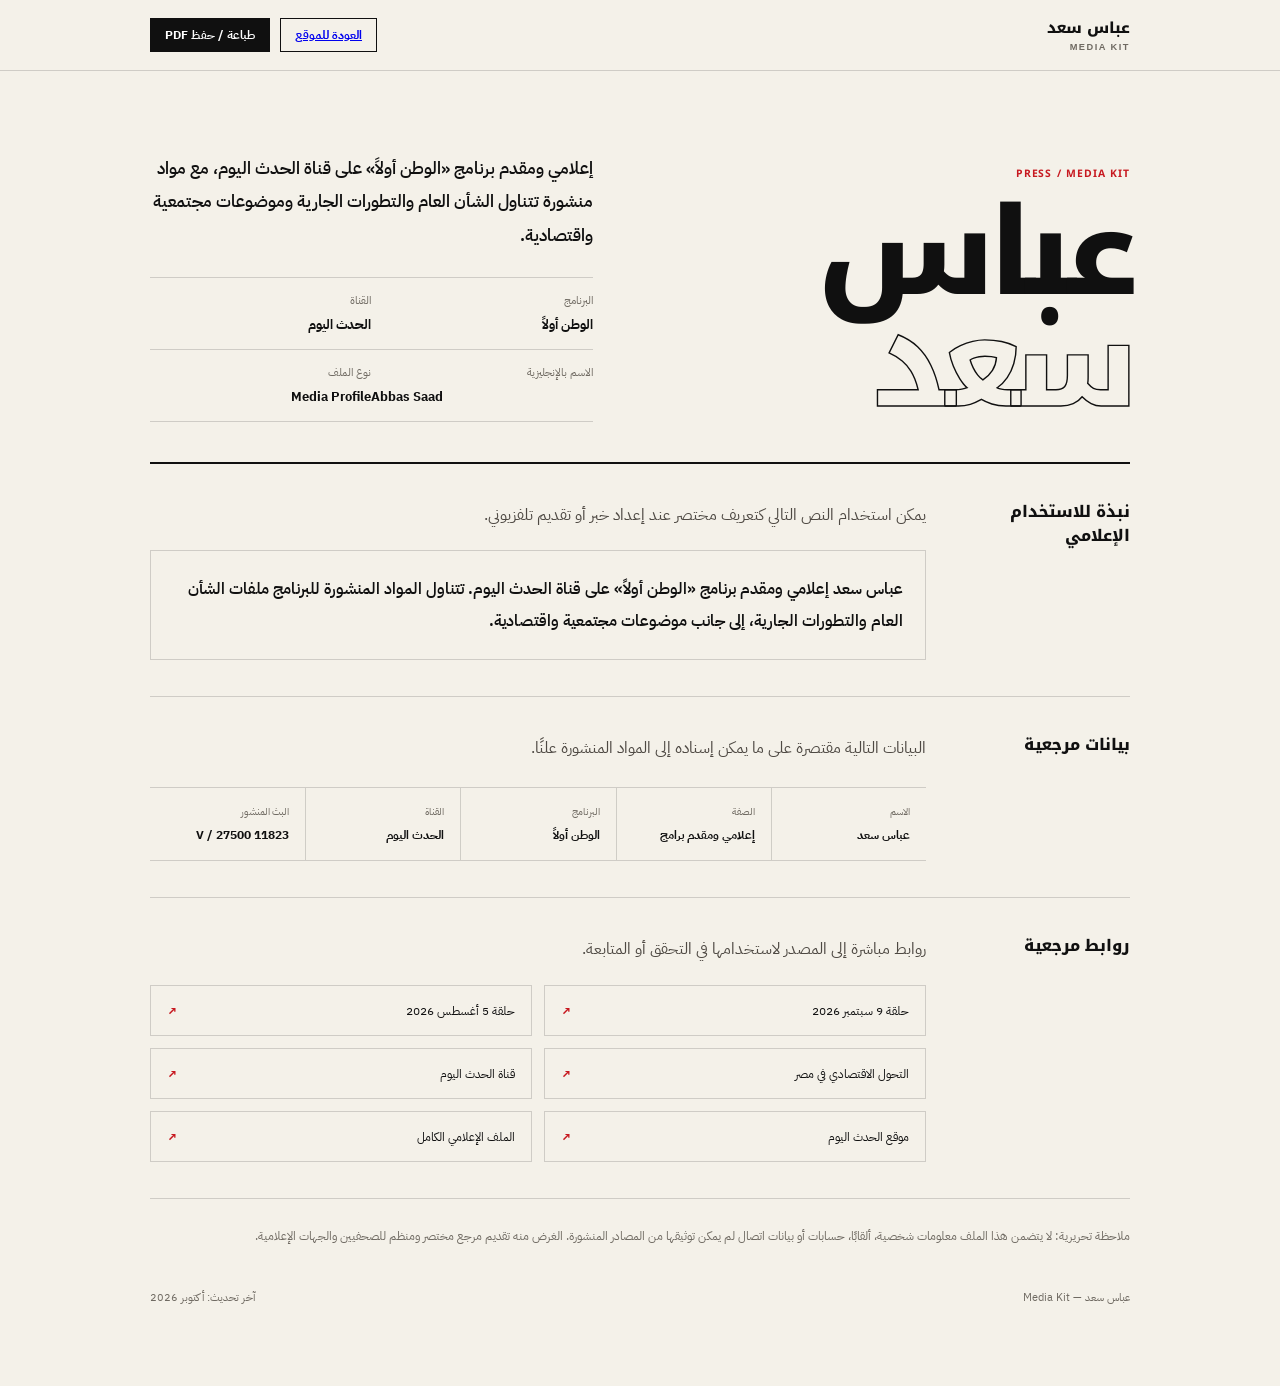
==== press.html @ a1088b97 "feat: add dedicated printable media kit" ====
<!doctype html>
<html lang="ar" dir="rtl">
<head>
  <meta charset="utf-8" />
  <meta name="viewport" content="width=device-width, initial-scale=1" />
  <meta name="theme-color" content="#0f0f0f" />
  <meta name="description" content="Media Kit مختصر لعباس سعد، إعلامي ومقدم برنامج «الوطن أولاً» على قناة الحدث اليوم." />
  <meta name="robots" content="index,follow" />
  <link rel="canonical" href="https://mhmdwaelanwr.github.io/Abbas-Saad/press.html" />
  <title>عباس سعد | Media Kit</title>
  <link rel="icon" href="favicon.svg" type="image/svg+xml" />
  <link rel="preconnect" href="https://fonts.googleapis.com" />
  <link rel="preconnect" href="https://fonts.gstatic.com" crossorigin />
  <link href="https://fonts.googleapis.com/css2?family=IBM+Plex+Sans+Arabic:wght@400;500;600;700&family=Noto+Kufi+Arabic:wght@500;600;700;800&display=swap" rel="stylesheet" />
  <style>
    :root{--ink:#101010;--paper:#f4f1e9;--red:#c71920;--muted:#6f6a62;--line:rgba(16,16,16,.16)}*{box-sizing:border-box}body{margin:0;background:var(--paper);color:var(--ink);font-family:"IBM Plex Sans Arabic",sans-serif}.wrap{width:min(calc(100% - 36px),980px);margin:auto}.bar{border-bottom:1px solid var(--line)}.bar .wrap{min-height:70px;display:flex;align-items:center;justify-content:space-between;gap:20px}.brand{font:800 .95rem/1.4 "Noto Kufi Arabic",sans-serif}.brand small{display:block;margin-top:4px;color:var(--muted);font:600 .58rem/1 sans-serif;letter-spacing:.16em}.actions{display:flex;gap:10px}.actions a,.actions button{border:1px solid var(--ink);background:transparent;padding:10px 14px;font:700 .75rem/1 "IBM Plex Sans Arabic";cursor:pointer}.actions .primary{background:var(--ink);color:#fff}.sheet{padding:64px 0 80px}.top{display:grid;grid-template-columns:1.05fr .95fr;gap:48px;align-items:end;padding-bottom:40px;border-bottom:2px solid var(--ink)}.eyebrow{color:var(--red);font:700 .65rem/1 "Noto Kufi Arabic";letter-spacing:.08em}.top h1{margin:18px 0 0;font:800 clamp(4.4rem,10vw,7.6rem)/.92 "Noto Kufi Arabic";letter-spacing:-.07em}.top h1 span{color:transparent;-webkit-text-stroke:1.4px var(--ink)}.summary{font-size:1.05rem;line-height:2;font-weight:600}.meta{margin-top:24px;display:grid;grid-template-columns:repeat(2,1fr);border-top:1px solid var(--line)}.meta div{padding:14px 0;border-bottom:1px solid var(--line)}.meta span,.meta strong{display:block}.meta span{font-size:.68rem;color:var(--muted);margin-bottom:5px}.meta strong{font-size:.84rem}.section{padding:36px 0;border-bottom:1px solid var(--line)}.section-head{display:grid;grid-template-columns:180px 1fr;gap:24px}.section-head h2{margin:0;font:800 1rem/1.5 "Noto Kufi Arabic"}.section-head>div>p{margin:0;color:#4e4943;line-height:1.9}.bio-box{margin-top:20px;padding:22px;border:1px solid var(--line);font-size:1rem;line-height:2;font-weight:600}.facts{display:grid;grid-template-columns:repeat(5,1fr);margin-top:24px;border-top:1px solid var(--line);border-bottom:1px solid var(--line)}.facts div{padding:16px;border-left:1px solid var(--line)}.facts div:last-child{border-left:0}.facts span,.facts strong{display:block}.facts span{color:var(--muted);font-size:.65rem;margin-bottom:7px}.facts strong{font-size:.76rem}.links{display:grid;grid-template-columns:1fr 1fr;gap:12px;margin-top:20px}.links a{border:1px solid var(--line);padding:15px 16px;display:flex;justify-content:space-between;gap:16px;font-size:.78rem;color:inherit;text-decoration:none}.links a b{color:var(--red)}.note{margin-top:28px;color:var(--muted);font-size:.72rem;line-height:1.8}.footer{padding-top:30px;display:flex;justify-content:space-between;gap:20px;color:var(--muted);font-size:.68rem}@media(max-width:760px){.top,.section-head{grid-template-columns:1fr}.facts{grid-template-columns:1fr 1fr}.facts div{border-bottom:1px solid var(--line)}.links{grid-template-columns:1fr}.actions a{display:none}}@media print{body{background:#fff}.bar,.actions{display:none}.wrap{width:100%}.sheet{padding:0}.top h1{font-size:62pt}.section{break-inside:avoid}.footer{padding-bottom:0}}
  </style>
</head>
<body>
  <header class="bar">
    <div class="wrap">
      <div class="brand">عباس سعد<small>MEDIA KIT</small></div>
      <div class="actions">
        <a href="index.html">العودة للموقع</a>
        <button class="primary print-profile" type="button">طباعة / حفظ PDF</button>
      </div>
    </div>
  </header>

  <main class="sheet">
    <div class="wrap">
      <section class="top">
        <div>
          <div class="eyebrow">PRESS / MEDIA KIT</div>
          <h1>عباس<br><span>سعد</span></h1>
        </div>
        <div>
          <p class="summary">إعلامي ومقدم برنامج «الوطن أولاً» على قناة الحدث اليوم، مع مواد منشورة تتناول الشأن العام والتطورات الجارية وموضوعات مجتمعية واقتصادية.</p>
          <div class="meta">
            <div><span>البرنامج</span><strong>الوطن أولاً</strong></div>
            <div><span>القناة</span><strong>الحدث اليوم</strong></div>
            <div><span>الاسم بالإنجليزية</span><strong dir="ltr">Abbas Saad</strong></div>
            <div><span>نوع الملف</span><strong>Media Profile</strong></div>
          </div>
        </div>
      </section>

      <section class="section">
        <div class="section-head">
          <h2>نبذة للاستخدام الإعلامي</h2>
          <div>
            <p>يمكن استخدام النص التالي كتعريف مختصر عند إعداد خبر أو تقديم تلفزيوني.</p>
            <div class="bio-box" id="media-bio">عباس سعد إعلامي ومقدم برنامج «الوطن أولاً» على قناة الحدث اليوم. تتناول المواد المنشورة للبرنامج ملفات الشأن العام والتطورات الجارية، إلى جانب موضوعات مجتمعية واقتصادية.</div>
          </div>
        </div>
      </section>

      <section class="section">
        <div class="section-head">
          <h2>بيانات مرجعية</h2>
          <div>
            <p>البيانات التالية مقتصرة على ما يمكن إسناده إلى المواد المنشورة علنًا.</p>
            <div class="facts">
              <div><span>الاسم</span><strong>عباس سعد</strong></div>
              <div><span>الصفة</span><strong>إعلامي ومقدم برامج</strong></div>
              <div><span>البرنامج</span><strong>الوطن أولاً</strong></div>
              <div><span>القناة</span><strong>الحدث اليوم</strong></div>
              <div><span>البث المنشور</span><strong>11823 V / 27500</strong></div>
            </div>
          </div>
        </div>
      </section>

      <section class="section">
        <div class="section-head">
          <h2>روابط مرجعية</h2>
          <div>
            <p>روابط مباشرة إلى المصدر لاستخدامها في التحقق أو المتابعة.</p>
            <div class="links">
              <a href="https://www.youtube.com/watch?v=1TL-kex5aag" target="_blank" rel="noopener noreferrer"><span>حلقة 9 سبتمبر 2026</span><b>↗</b></a>
              <a href="https://www.youtube.com/watch?v=e7bOspOPv5g" target="_blank" rel="noopener noreferrer"><span>حلقة 5 أغسطس 2026</span><b>↗</b></a>
              <a href="https://www.youtube.com/watch?v=LptlJPfGnNA" target="_blank" rel="noopener noreferrer"><span>التحول الاقتصادي في مصر</span><b>↗</b></a>
              <a href="https://www.youtube.com/@alhadathalyoum-3791" target="_blank" rel="noopener noreferrer"><span>قناة الحدث اليوم</span><b>↗</b></a>
              <a href="https://alhadathalyoum.tv/" target="_blank" rel="noopener noreferrer"><span>موقع الحدث اليوم</span><b>↗</b></a>
              <a href="index.html"><span>الملف الإعلامي الكامل</span><b>↗</b></a>
            </div>
          </div>
        </div>
      </section>

      <p class="note">ملاحظة تحريرية: لا يتضمن هذا الملف معلومات شخصية، ألقابًا، حسابات أو بيانات اتصال لم يمكن توثيقها من المصادر المنشورة. الغرض منه تقديم مرجع مختصر ومنظم للصحفيين والجهات الإعلامية.</p>

      <footer class="footer">
        <span>عباس سعد — Media Kit</span>
        <span>آخر تحديث: أكتوبر 2026</span>
      </footer>
    </div>
  </main>

  <script src="script.js"></script>
</body>
</html>
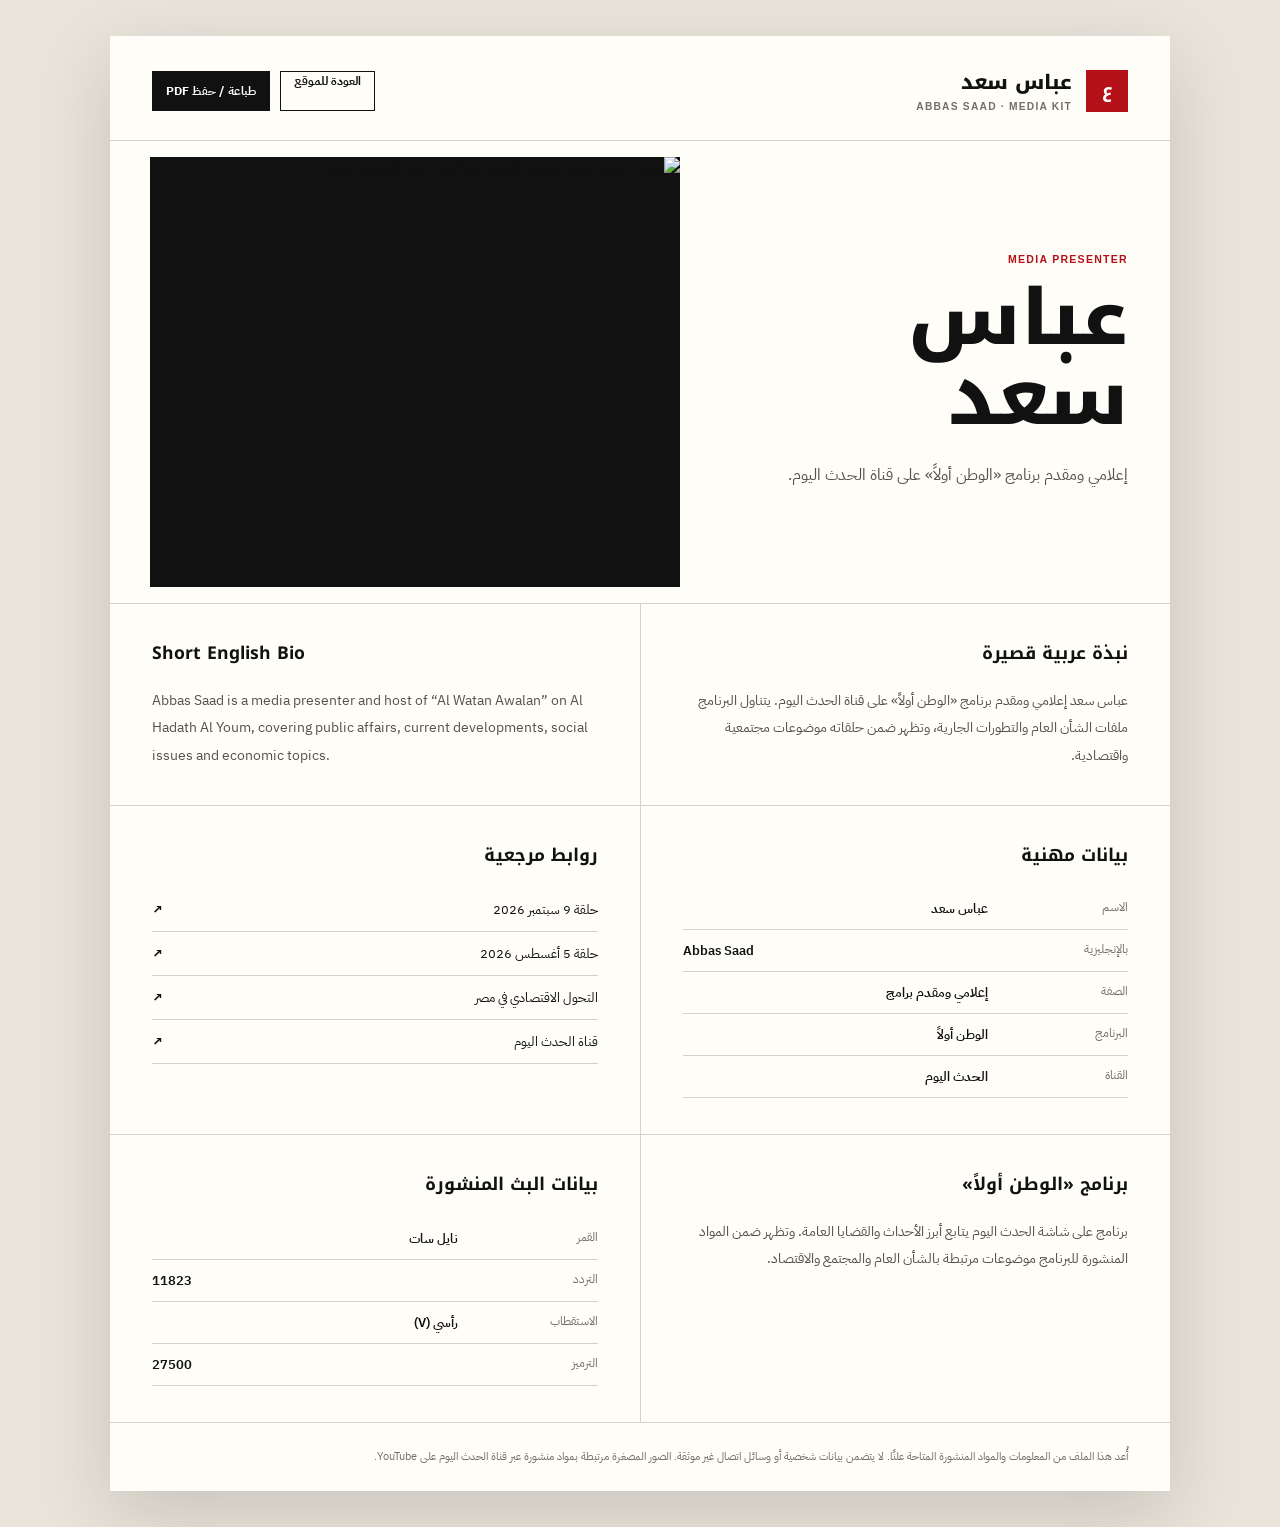
==== commit ed9d8d38: "feat: redesign press kit as print-ready bilingual one-sheet" ====
--- a/press.html
+++ b/press.html
@@ -3,8 +3,8 @@
 <head>
   <meta charset="utf-8" />
   <meta name="viewport" content="width=device-width, initial-scale=1" />
-  <meta name="theme-color" content="#0f0f0f" />
-  <meta name="description" content="Media Kit مختصر لعباس سعد، إعلامي ومقدم برنامج «الوطن أولاً» على قناة الحدث اليوم." />
+  <meta name="theme-color" content="#111111" />
+  <meta name="description" content="Media Kit للإعلامي عباس سعد، مقدم برنامج «الوطن أولاً» على قناة الحدث اليوم. نبذة عربية وإنجليزية وروابط مرجعية وأعمال مختارة." />
   <meta name="robots" content="index,follow" />
   <link rel="canonical" href="https://mhmdwaelanwr.github.io/Abbas-Saad/press.html" />
   <title>عباس سعد | Media Kit</title>
@@ -12,89 +12,81 @@
   <link rel="preconnect" href="https://fonts.googleapis.com" />
   <link rel="preconnect" href="https://fonts.gstatic.com" crossorigin />
   <link href="https://fonts.googleapis.com/css2?family=IBM+Plex+Sans+Arabic:wght@400;500;600;700&family=Noto+Kufi+Arabic:wght@500;600;700;800&display=swap" rel="stylesheet" />
-  <style>
-    :root{--ink:#101010;--paper:#f4f1e9;--red:#c71920;--muted:#6f6a62;--line:rgba(16,16,16,.16)}*{box-sizing:border-box}body{margin:0;background:var(--paper);color:var(--ink);font-family:"IBM Plex Sans Arabic",sans-serif}.wrap{width:min(calc(100% - 36px),980px);margin:auto}.bar{border-bottom:1px solid var(--line)}.bar .wrap{min-height:70px;display:flex;align-items:center;justify-content:space-between;gap:20px}.brand{font:800 .95rem/1.4 "Noto Kufi Arabic",sans-serif}.brand small{display:block;margin-top:4px;color:var(--muted);font:600 .58rem/1 sans-serif;letter-spacing:.16em}.actions{display:flex;gap:10px}.actions a,.actions button{border:1px solid var(--ink);background:transparent;padding:10px 14px;font:700 .75rem/1 "IBM Plex Sans Arabic";cursor:pointer}.actions .primary{background:var(--ink);color:#fff}.sheet{padding:64px 0 80px}.top{display:grid;grid-template-columns:1.05fr .95fr;gap:48px;align-items:end;padding-bottom:40px;border-bottom:2px solid var(--ink)}.eyebrow{color:var(--red);font:700 .65rem/1 "Noto Kufi Arabic";letter-spacing:.08em}.top h1{margin:18px 0 0;font:800 clamp(4.4rem,10vw,7.6rem)/.92 "Noto Kufi Arabic";letter-spacing:-.07em}.top h1 span{color:transparent;-webkit-text-stroke:1.4px var(--ink)}.summary{font-size:1.05rem;line-height:2;font-weight:600}.meta{margin-top:24px;display:grid;grid-template-columns:repeat(2,1fr);border-top:1px solid var(--line)}.meta div{padding:14px 0;border-bottom:1px solid var(--line)}.meta span,.meta strong{display:block}.meta span{font-size:.68rem;color:var(--muted);margin-bottom:5px}.meta strong{font-size:.84rem}.section{padding:36px 0;border-bottom:1px solid var(--line)}.section-head{display:grid;grid-template-columns:180px 1fr;gap:24px}.section-head h2{margin:0;font:800 1rem/1.5 "Noto Kufi Arabic"}.section-head>div>p{margin:0;color:#4e4943;line-height:1.9}.bio-box{margin-top:20px;padding:22px;border:1px solid var(--line);font-size:1rem;line-height:2;font-weight:600}.facts{display:grid;grid-template-columns:repeat(5,1fr);margin-top:24px;border-top:1px solid var(--line);border-bottom:1px solid var(--line)}.facts div{padding:16px;border-left:1px solid var(--line)}.facts div:last-child{border-left:0}.facts span,.facts strong{display:block}.facts span{color:var(--muted);font-size:.65rem;margin-bottom:7px}.facts strong{font-size:.76rem}.links{display:grid;grid-template-columns:1fr 1fr;gap:12px;margin-top:20px}.links a{border:1px solid var(--line);padding:15px 16px;display:flex;justify-content:space-between;gap:16px;font-size:.78rem;color:inherit;text-decoration:none}.links a b{color:var(--red)}.note{margin-top:28px;color:var(--muted);font-size:.72rem;line-height:1.8}.footer{padding-top:30px;display:flex;justify-content:space-between;gap:20px;color:var(--muted);font-size:.68rem}@media(max-width:760px){.top,.section-head{grid-template-columns:1fr}.facts{grid-template-columns:1fr 1fr}.facts div{border-bottom:1px solid var(--line)}.links{grid-template-columns:1fr}.actions a{display:none}}@media print{body{background:#fff}.bar,.actions{display:none}.wrap{width:100%}.sheet{padding:0}.top h1{font-size:62pt}.section{break-inside:avoid}.footer{padding-bottom:0}}
-  </style>
+  <link rel="stylesheet" href="styles.css" />
 </head>
-<body>
-  <header class="bar">
-    <div class="wrap">
-      <div class="brand">عباس سعد<small>MEDIA KIT</small></div>
-      <div class="actions">
+<body class="press-page">
+  <main class="press-sheet">
+    <header class="press-sheet-head">
+      <div class="identity">
+        <span class="brand-mark" aria-hidden="true">ع</span>
+        <div><strong>عباس سعد</strong><small>ABBAS SAAD · MEDIA KIT</small></div>
+      </div>
+      <div class="press-sheet-actions">
         <a href="index.html">العودة للموقع</a>
-        <button class="primary print-profile" type="button">طباعة / حفظ PDF</button>
+        <button class="print-profile solid" type="button">طباعة / حفظ PDF</button>
       </div>
-    </div>
-  </header>
+    </header>
 
-  <main class="sheet">
-    <div class="wrap">
-      <section class="top">
-        <div>
-          <div class="eyebrow">PRESS / MEDIA KIT</div>
-          <h1>عباس<br><span>سعد</span></h1>
-        </div>
-        <div>
-          <p class="summary">إعلامي ومقدم برنامج «الوطن أولاً» على قناة الحدث اليوم، مع مواد منشورة تتناول الشأن العام والتطورات الجارية وموضوعات مجتمعية واقتصادية.</p>
-          <div class="meta">
-            <div><span>البرنامج</span><strong>الوطن أولاً</strong></div>
-            <div><span>القناة</span><strong>الحدث اليوم</strong></div>
-            <div><span>الاسم بالإنجليزية</span><strong dir="ltr">Abbas Saad</strong></div>
-            <div><span>نوع الملف</span><strong>Media Profile</strong></div>
-          </div>
-        </div>
-      </section>
+    <section class="press-sheet-hero">
+      <div class="press-sheet-copy">
+        <span>MEDIA PRESENTER</span>
+        <h1>عباس سعد</h1>
+        <p>إعلامي ومقدم برنامج «الوطن أولاً» على قناة الحدث اليوم.</p>
+      </div>
+      <figure class="press-sheet-photo">
+        <img src="https://i.ytimg.com/vi/1TL-kex5aag/maxresdefault.jpg" alt="عباس سعد خلال برنامج الوطن أولاً على قناة الحدث اليوم" />
+      </figure>
+    </section>
 
-      <section class="section">
-        <div class="section-head">
-          <h2>نبذة للاستخدام الإعلامي</h2>
-          <div>
-            <p>يمكن استخدام النص التالي كتعريف مختصر عند إعداد خبر أو تقديم تلفزيوني.</p>
-            <div class="bio-box" id="media-bio">عباس سعد إعلامي ومقدم برنامج «الوطن أولاً» على قناة الحدث اليوم. تتناول المواد المنشورة للبرنامج ملفات الشأن العام والتطورات الجارية، إلى جانب موضوعات مجتمعية واقتصادية.</div>
-          </div>
-        </div>
-      </section>
+    <section class="press-sheet-grid">
+      <article class="press-sheet-block">
+        <h2>نبذة عربية قصيرة</h2>
+        <p id="press-bio-ar">عباس سعد إعلامي ومقدم برنامج «الوطن أولاً» على قناة الحدث اليوم. يتناول البرنامج ملفات الشأن العام والتطورات الجارية، وتظهر ضمن حلقاته موضوعات مجتمعية واقتصادية.</p>
+      </article>
 
-      <section class="section">
-        <div class="section-head">
-          <h2>بيانات مرجعية</h2>
-          <div>
-            <p>البيانات التالية مقتصرة على ما يمكن إسناده إلى المواد المنشورة علنًا.</p>
-            <div class="facts">
-              <div><span>الاسم</span><strong>عباس سعد</strong></div>
-              <div><span>الصفة</span><strong>إعلامي ومقدم برامج</strong></div>
-              <div><span>البرنامج</span><strong>الوطن أولاً</strong></div>
-              <div><span>القناة</span><strong>الحدث اليوم</strong></div>
-              <div><span>البث المنشور</span><strong>11823 V / 27500</strong></div>
-            </div>
-          </div>
-        </div>
-      </section>
+      <article class="press-sheet-block" dir="ltr">
+        <h2>Short English Bio</h2>
+        <p id="press-bio-en">Abbas Saad is a media presenter and host of “Al Watan Awalan” on Al Hadath Al Youm, covering public affairs, current developments, social issues and economic topics.</p>
+      </article>
 
-      <section class="section">
-        <div class="section-head">
-          <h2>روابط مرجعية</h2>
-          <div>
-            <p>روابط مباشرة إلى المصدر لاستخدامها في التحقق أو المتابعة.</p>
-            <div class="links">
-              <a href="https://www.youtube.com/watch?v=1TL-kex5aag" target="_blank" rel="noopener noreferrer"><span>حلقة 9 سبتمبر 2026</span><b>↗</b></a>
-              <a href="https://www.youtube.com/watch?v=e7bOspOPv5g" target="_blank" rel="noopener noreferrer"><span>حلقة 5 أغسطس 2026</span><b>↗</b></a>
-              <a href="https://www.youtube.com/watch?v=LptlJPfGnNA" target="_blank" rel="noopener noreferrer"><span>التحول الاقتصادي في مصر</span><b>↗</b></a>
-              <a href="https://www.youtube.com/@alhadathalyoum-3791" target="_blank" rel="noopener noreferrer"><span>قناة الحدث اليوم</span><b>↗</b></a>
-              <a href="https://alhadathalyoum.tv/" target="_blank" rel="noopener noreferrer"><span>موقع الحدث اليوم</span><b>↗</b></a>
-              <a href="index.html"><span>الملف الإعلامي الكامل</span><b>↗</b></a>
-            </div>
-          </div>
-        </div>
-      </section>
+      <article class="press-sheet-block">
+        <h2>بيانات مهنية</h2>
+        <dl>
+          <div><dt>الاسم</dt><dd>عباس سعد</dd></div>
+          <div><dt>بالإنجليزية</dt><dd dir="ltr">Abbas Saad</dd></div>
+          <div><dt>الصفة</dt><dd>إعلامي ومقدم برامج</dd></div>
+          <div><dt>البرنامج</dt><dd>الوطن أولاً</dd></div>
+          <div><dt>القناة</dt><dd>الحدث اليوم</dd></div>
+        </dl>
+      </article>
 
-      <p class="note">ملاحظة تحريرية: لا يتضمن هذا الملف معلومات شخصية، ألقابًا، حسابات أو بيانات اتصال لم يمكن توثيقها من المصادر المنشورة. الغرض منه تقديم مرجع مختصر ومنظم للصحفيين والجهات الإعلامية.</p>
+      <article class="press-sheet-block press-sheet-links">
+        <h2>روابط مرجعية</h2>
+        <a href="https://www.youtube.com/watch?v=1TL-kex5aag" target="_blank" rel="noopener noreferrer"><span>حلقة 9 سبتمبر 2026</span><b>↗</b></a>
+        <a href="https://www.youtube.com/watch?v=e7bOspOPv5g" target="_blank" rel="noopener noreferrer"><span>حلقة 5 أغسطس 2026</span><b>↗</b></a>
+        <a href="https://www.youtube.com/watch?v=LptlJPfGnNA" target="_blank" rel="noopener noreferrer"><span>التحول الاقتصادي في مصر</span><b>↗</b></a>
+        <a href="https://www.youtube.com/@alhadathalyoum-3791" target="_blank" rel="noopener noreferrer"><span>قناة الحدث اليوم</span><b>↗</b></a>
+      </article>
 
-      <footer class="footer">
-        <span>عباس سعد — Media Kit</span>
-        <span>آخر تحديث: أكتوبر 2026</span>
-      </footer>
-    </div>
+      <article class="press-sheet-block">
+        <h2>برنامج «الوطن أولاً»</h2>
+        <p>برنامج على شاشة الحدث اليوم يتابع أبرز الأحداث والقضايا العامة. وتظهر ضمن المواد المنشورة للبرنامج موضوعات مرتبطة بالشأن العام والمجتمع والاقتصاد.</p>
+      </article>
+
+      <article class="press-sheet-block">
+        <h2>بيانات البث المنشورة</h2>
+        <dl>
+          <div><dt>القمر</dt><dd>نايل سات</dd></div>
+          <div><dt>التردد</dt><dd dir="ltr">11823</dd></div>
+          <div><dt>الاستقطاب</dt><dd>رأسي (V)</dd></div>
+          <div><dt>الترميز</dt><dd dir="ltr">27500</dd></div>
+        </dl>
+      </article>
+    </section>
+
+    <footer class="press-sheet-note">
+      أُعد هذا الملف من المعلومات والمواد المنشورة المتاحة علنًا. لا يتضمن بيانات شخصية أو وسائل اتصال غير موثقة. الصور المصغرة مرتبطة بمواد منشورة عبر قناة الحدث اليوم على YouTube.
+    </footer>
   </main>
 
   <script src="script.js"></script>
--- a/styles.css
+++ b/styles.css
@@ -0,0 +1,578 @@
+:root {
+  --ink: #111111;
+  --ink-soft: #242424;
+  --paper: #f4f0e8;
+  --paper-2: #ebe5db;
+  --white: #fffdf8;
+  --muted: #736e66;
+  --line: #d7d0c5;
+  --red: #b41118;
+  --red-dark: #821017;
+  --max: 1240px;
+  --radius: 0px;
+  --shadow: 0 24px 70px rgba(0,0,0,.14);
+}
+
+* { box-sizing: border-box; }
+html { scroll-behavior: smooth; }
+body {
+  margin: 0;
+  background: var(--paper);
+  color: var(--ink);
+  font-family: "IBM Plex Sans Arabic", system-ui, sans-serif;
+  -webkit-font-smoothing: antialiased;
+  text-rendering: optimizeLegibility;
+  overflow-x: hidden;
+}
+body.menu-open { overflow: hidden; }
+img { max-width: 100%; display: block; }
+a { color: inherit; text-decoration: none; }
+button { font: inherit; }
+button, a { -webkit-tap-highlight-color: transparent; }
+::selection { background: var(--red); color: #fff; }
+
+.container {
+  width: min(calc(100% - 48px), var(--max));
+  margin-inline: auto;
+}
+
+.skip-link {
+  position: fixed;
+  z-index: 9999;
+  inset: 12px auto auto 12px;
+  padding: 10px 14px;
+  background: var(--ink);
+  color: #fff;
+  transform: translateY(-150%);
+  transition: transform .2s ease;
+}
+.skip-link:focus { transform: translateY(0); }
+
+.utility-bar {
+  background: var(--ink);
+  color: rgba(255,255,255,.72);
+  border-bottom: 1px solid rgba(255,255,255,.12);
+  font: 600 .68rem/1 "Noto Kufi Arabic", sans-serif;
+  letter-spacing: .08em;
+}
+.utility-inner {
+  min-height: 34px;
+  display: flex;
+  align-items: center;
+  justify-content: space-between;
+  gap: 20px;
+}
+.utility-inner a { color: #fff; }
+
+.site-header {
+  position: sticky;
+  top: 0;
+  z-index: 1000;
+  background: rgba(244,240,232,.94);
+  backdrop-filter: blur(14px);
+  border-bottom: 1px solid var(--line);
+}
+.header-inner {
+  min-height: 84px;
+  display: grid;
+  grid-template-columns: auto 1fr auto;
+  align-items: center;
+  gap: 34px;
+}
+.brand { display: inline-flex; align-items: center; gap: 12px; min-width: max-content; }
+.brand-mark {
+  width: 42px;
+  height: 42px;
+  display: grid;
+  place-items: center;
+  background: var(--red);
+  color: #fff;
+  font: 800 1.1rem/1 "Noto Kufi Arabic", sans-serif;
+}
+.brand-copy { display: grid; line-height: 1.05; }
+.brand-copy strong { font: 800 1rem/1.1 "Noto Kufi Arabic", sans-serif; }
+.brand-copy small { margin-top: 5px; color: var(--muted); font: 600 .63rem/1 sans-serif; letter-spacing: .12em; }
+
+.main-nav { display: flex; justify-content: center; align-items: center; gap: 28px; }
+.main-nav a {
+  position: relative;
+  padding-block: 32px;
+  color: #4f4b45;
+  font-size: .88rem;
+  font-weight: 600;
+}
+.main-nav a::after {
+  content: "";
+  position: absolute;
+  right: 0;
+  left: 0;
+  bottom: 22px;
+  height: 2px;
+  background: var(--red);
+  transform: scaleX(0);
+  transform-origin: right;
+  transition: transform .2s ease;
+}
+.main-nav a:hover,
+.main-nav a.active { color: var(--ink); }
+.main-nav a:hover::after,
+.main-nav a.active::after { transform: scaleX(1); }
+
+.header-cta {
+  min-height: 42px;
+  display: inline-flex;
+  align-items: center;
+  gap: 9px;
+  padding: 0 15px;
+  border: 1px solid var(--ink);
+  font: 700 .76rem/1 sans-serif;
+  letter-spacing: .04em;
+  transition: background .2s ease, color .2s ease;
+}
+.header-cta:hover { background: var(--ink); color: #fff; }
+.menu-toggle { display: none; border: 0; background: transparent; padding: 8px; cursor: pointer; }
+.menu-toggle span { width: 25px; height: 2px; background: var(--ink); display: block; margin: 6px 0; }
+
+.hero { border-bottom: 1px solid var(--line); }
+.hero-layout {
+  display: grid;
+  grid-template-columns: .88fr 1.12fr;
+  min-height: 690px;
+  align-items: stretch;
+}
+.hero-copy {
+  padding: 96px 72px 64px 0;
+  display: flex;
+  flex-direction: column;
+  justify-content: center;
+}
+.eyebrow {
+  margin: 0 0 18px;
+  color: var(--red);
+  font: 700 .76rem/1.7 "Noto Kufi Arabic", sans-serif;
+}
+.hero h1 {
+  margin: 0;
+  font: 800 clamp(4rem, 7.6vw, 7.7rem)/.95 "Noto Kufi Arabic", sans-serif;
+  letter-spacing: -.055em;
+}
+.hero h1 span { color: var(--red); }
+.hero-lead {
+  max-width: 630px;
+  margin: 34px 0 0;
+  color: #4d4943;
+  font-size: 1.08rem;
+  line-height: 2;
+}
+.hero-actions { display: flex; flex-wrap: wrap; gap: 12px; margin-top: 32px; }
+.button {
+  min-height: 48px;
+  display: inline-flex;
+  align-items: center;
+  justify-content: center;
+  gap: 9px;
+  padding: 0 20px;
+  font-size: .84rem;
+  font-weight: 700;
+  border: 1px solid transparent;
+  transition: transform .18s ease, background .18s ease, color .18s ease, border-color .18s ease;
+}
+.button:hover { transform: translateY(-2px); }
+.button-primary { background: var(--ink); color: #fff; }
+.button-primary:hover { background: var(--red); }
+.button-quiet { border-color: var(--line); background: rgba(255,255,255,.26); }
+.button-quiet:hover { border-color: var(--ink); }
+
+.hero-brief {
+  margin-top: 54px;
+  padding-top: 18px;
+  border-top: 1px solid var(--line);
+  display: grid;
+  grid-template-columns: repeat(3, 1fr);
+}
+.hero-brief div { min-width: 0; padding-inline: 16px; border-left: 1px solid var(--line); }
+.hero-brief div:first-child { padding-right: 0; }
+.hero-brief div:last-child { border-left: 0; }
+.hero-brief span,
+.hero-brief strong { display: block; }
+.hero-brief span { color: var(--muted); font-size: .7rem; margin-bottom: 5px; }
+.hero-brief strong { font-size: .82rem; line-height: 1.5; }
+
+.hero-media {
+  margin: 0;
+  position: relative;
+  min-width: 0;
+  background: #1a1a1a;
+}
+.hero-media > a { position: relative; display: block; height: 100%; min-height: 690px; overflow: hidden; }
+.hero-media img { width: 100%; height: 100%; object-fit: cover; object-position: center; transition: transform .7s cubic-bezier(.2,.7,.2,1); }
+.hero-media > a:hover img { transform: scale(1.018); }
+.hero-media > a::after {
+  content: "";
+  position: absolute;
+  inset: 0;
+  background: linear-gradient(to top, rgba(0,0,0,.56), rgba(0,0,0,0) 42%);
+}
+.play-badge {
+  position: absolute;
+  z-index: 2;
+  right: 28px;
+  bottom: 28px;
+  width: 54px;
+  height: 54px;
+  display: grid;
+  place-items: center;
+  background: var(--red);
+  color: #fff;
+  border-radius: 50%;
+  font-size: .78rem;
+  box-shadow: 0 10px 30px rgba(0,0,0,.2);
+}
+.hero-media figcaption {
+  position: absolute;
+  z-index: 3;
+  left: 24px;
+  right: 96px;
+  bottom: 31px;
+  display: flex;
+  justify-content: space-between;
+  gap: 20px;
+  color: #fff;
+  font-size: .72rem;
+}
+
+.section { padding-block: 112px; }
+.section-kicker { display: flex; flex-direction: column; align-items: flex-start; gap: 9px; }
+.section-kicker span,
+.section-heading > div > span,
+.program-name > span {
+  color: var(--red);
+  font: 700 .67rem/1 sans-serif;
+  letter-spacing: .13em;
+}
+.section-kicker b { font: 700 .9rem/1.5 "Noto Kufi Arabic", sans-serif; }
+
+.profile { background: var(--white); }
+.profile-layout {
+  display: grid;
+  grid-template-columns: .55fr 1.25fr .8fr;
+  gap: 68px;
+  align-items: start;
+}
+.profile-main h2 {
+  margin: 0 0 26px;
+  font: 700 clamp(2rem, 3.3vw, 3.4rem)/1.35 "Noto Kufi Arabic", sans-serif;
+  letter-spacing: -.03em;
+  max-width: 780px;
+}
+.profile-main p { margin: 0; color: #615c55; line-height: 2; font-size: .95rem; }
+.profile-main .lead { color: var(--ink); font-size: 1.12rem; font-weight: 600; margin-bottom: 18px; }
+.profile-facts { border-top: 2px solid var(--ink); }
+.profile-facts dl { margin: 0; }
+.profile-facts div { display: grid; grid-template-columns: 110px 1fr; gap: 16px; padding: 16px 0; border-bottom: 1px solid var(--line); }
+.profile-facts dt { color: var(--muted); font-size: .74rem; }
+.profile-facts dd { margin: 0; font-weight: 600; font-size: .84rem; }
+
+.editorial-topics {
+  margin-top: 84px;
+  display: grid;
+  grid-template-columns: 1.1fr repeat(3, 1fr);
+  border-top: 1px solid var(--line);
+  border-bottom: 1px solid var(--line);
+}
+.editorial-topics > div { min-height: 130px; padding: 26px 24px; border-left: 1px solid var(--line); display: flex; flex-direction: column; justify-content: space-between; }
+.editorial-topics > div:last-child { border-left: 0; }
+.editorial-topics strong { font: 700 1rem/1.5 "Noto Kufi Arabic", sans-serif; }
+.editorial-topics span { font-size: .83rem; color: #4c4842; }
+.editorial-topics small { color: var(--muted); font-size: .72rem; }
+.topic-title { background: var(--ink); color: #fff; }
+.topic-title span { color: #fff; font-weight: 700; }
+.topic-title small { color: rgba(255,255,255,.58); }
+
+.broadcasts { background: var(--paper); }
+.section-heading {
+  display: flex;
+  justify-content: space-between;
+  align-items: end;
+  gap: 40px;
+  padding-bottom: 28px;
+  border-bottom: 1px solid var(--line);
+}
+.section-heading h2 { margin: 9px 0 0; font: 700 clamp(2.3rem, 4vw, 4.1rem)/1.15 "Noto Kufi Arabic", sans-serif; letter-spacing: -.035em; }
+.section-heading p { margin: 0; max-width: 410px; color: var(--muted); font-size: .9rem; line-height: 1.8; }
+
+.featured-broadcast {
+  margin-top: 50px;
+  display: grid;
+  grid-template-columns: 1.45fr .55fr;
+  background: var(--white);
+  border: 1px solid var(--line);
+}
+.featured-image { position: relative; min-height: 460px; overflow: hidden; background: #161616; }
+.featured-image img { width: 100%; height: 100%; object-fit: cover; position: absolute; inset: 0; transition: transform .65s ease; }
+.featured-image:hover img { transform: scale(1.018); }
+.featured-image::after { content: ""; position: absolute; inset: 0; box-shadow: inset 0 0 0 1px rgba(255,255,255,.08); }
+.featured-label {
+  position: absolute;
+  z-index: 2;
+  top: 18px;
+  right: 18px;
+  padding: 8px 10px;
+  background: var(--red);
+  color: #fff;
+  font: 700 .66rem/1 sans-serif;
+  letter-spacing: .08em;
+}
+.featured-info { padding: 48px 40px; display: flex; flex-direction: column; justify-content: center; }
+.broadcast-meta { display: flex; flex-wrap: wrap; gap: 10px 18px; color: var(--muted); font-size: .72rem; }
+.broadcast-meta span { color: var(--red); font-weight: 700; }
+.featured-info h3 { margin: 18px 0 12px; font: 700 2rem/1.45 "Noto Kufi Arabic", sans-serif; }
+.featured-info p { margin: 0; color: var(--muted); line-height: 1.8; font-size: .88rem; }
+.editorial-link,
+.light-link {
+  width: fit-content;
+  margin-top: 28px;
+  padding-bottom: 4px;
+  border-bottom: 1px solid currentColor;
+  font-weight: 700;
+  font-size: .82rem;
+}
+
+.broadcast-list { margin-top: 44px; border-top: 1px solid var(--line); }
+.broadcast-row {
+  display: grid;
+  grid-template-columns: 220px 1fr auto;
+  gap: 28px;
+  align-items: center;
+  padding: 22px 0;
+  border-bottom: 1px solid var(--line);
+}
+.broadcast-thumb { height: 120px; overflow: hidden; background: #111; }
+.broadcast-thumb img { width: 100%; height: 100%; object-fit: cover; transition: transform .45s ease; }
+.broadcast-thumb:hover img { transform: scale(1.025); }
+.broadcast-row h3 { margin: 9px 0 0; font: 700 1.1rem/1.55 "Noto Kufi Arabic", sans-serif; }
+.row-link { width: 42px; height: 42px; display: grid; place-items: center; border: 1px solid var(--line); transition: .18s ease; }
+.row-link:hover { border-color: var(--ink); background: var(--ink); color: #fff; }
+.archive-link { margin-top: 36px; display: flex; justify-content: flex-end; }
+.archive-link a { font-size: .84rem; font-weight: 700; border-bottom: 1px solid var(--ink); padding-bottom: 4px; }
+
+.program { background: var(--ink); color: #fff; padding-block: 118px; }
+.program-layout { display: grid; grid-template-columns: .75fr 1fr .75fr; gap: 70px; align-items: center; }
+.program-name h2 { margin: 12px 0 0; font: 800 clamp(3.3rem, 6vw, 6.7rem)/1.05 "Noto Kufi Arabic", sans-serif; letter-spacing: -.05em; }
+.program-copy p { margin: 0; color: rgba(255,255,255,.63); line-height: 2; font-size: .92rem; }
+.program-copy .lead { color: #fff; font-size: 1.16rem; font-weight: 600; margin-bottom: 18px; }
+.frequency-card { border: 1px solid rgba(255,255,255,.16); padding: 28px; }
+.frequency-card > span { color: rgba(255,255,255,.55); font-size: .72rem; }
+.frequency-card > strong { display: block; margin: 20px 0; font: 700 3.2rem/1 sans-serif; letter-spacing: -.04em; }
+.frequency-card > div { display: grid; grid-template-columns: 1fr auto auto; gap: 18px; padding-top: 16px; border-top: 1px solid rgba(255,255,255,.14); }
+.frequency-card b { font-size: .75rem; }
+.frequency-card small { display: block; margin-top: 18px; color: rgba(255,255,255,.42); line-height: 1.7; font-size: .68rem; }
+
+.press-room { background: var(--white); }
+.press-layout {
+  margin-top: 48px;
+  display: grid;
+  grid-template-columns: 1fr 1fr .75fr;
+  gap: 22px;
+}
+.press-bio { border: 1px solid var(--line); padding: 30px; min-height: 260px; display: flex; flex-direction: column; }
+.press-bio header { display: flex; justify-content: space-between; gap: 20px; align-items: center; padding-bottom: 18px; border-bottom: 1px solid var(--line); color: var(--muted); font-size: .74rem; }
+.press-bio p { margin: 28px 0 0; line-height: 2; font-size: .98rem; }
+.copy-button {
+  border: 1px solid var(--line);
+  background: transparent;
+  padding: 7px 10px;
+  cursor: pointer;
+  font-size: .7rem;
+  font-weight: 700;
+}
+.copy-button:hover { border-color: var(--ink); }
+.press-actions { border-top: 2px solid var(--ink); }
+.press-actions a,
+.press-actions button {
+  width: 100%;
+  min-height: 56px;
+  display: flex;
+  align-items: center;
+  justify-content: space-between;
+  gap: 20px;
+  border: 0;
+  border-bottom: 1px solid var(--line);
+  background: transparent;
+  color: inherit;
+  padding: 0 2px;
+  cursor: pointer;
+  text-align: right;
+  font-size: .84rem;
+  font-weight: 600;
+}
+.press-actions a:hover span,
+.press-actions button:hover span { color: var(--red); }
+.press-actions b { font-weight: 400; }
+.editorial-note {
+  margin-top: 42px;
+  padding: 22px 0 0;
+  border-top: 1px solid var(--line);
+  display: grid;
+  grid-template-columns: 180px 1fr;
+  gap: 30px;
+}
+.editorial-note strong { font-size: .78rem; }
+.editorial-note p { margin: 0; color: var(--muted); line-height: 1.8; font-size: .79rem; max-width: 900px; }
+
+.site-footer { background: #0b0b0b; color: #fff; padding: 52px 0 26px; }
+.footer-main { display: grid; grid-template-columns: 1fr 1fr auto; gap: 30px; align-items: end; }
+.footer-main > div { display: grid; }
+.footer-main strong { font: 800 1.45rem/1.3 "Noto Kufi Arabic", sans-serif; }
+.footer-main span { color: rgba(255,255,255,.45); font: 600 .66rem/1 sans-serif; letter-spacing: .13em; margin-top: 7px; }
+.footer-main p { margin: 0; color: rgba(255,255,255,.62); font-size: .82rem; }
+.footer-main a { font-size: .78rem; border-bottom: 1px solid rgba(255,255,255,.4); padding-bottom: 3px; }
+.footer-bottom { margin-top: 34px; padding-top: 20px; border-top: 1px solid rgba(255,255,255,.12); display: flex; justify-content: space-between; gap: 30px; color: rgba(255,255,255,.38); font-size: .68rem; }
+
+.reveal { opacity: 0; transform: translateY(14px); transition: opacity .55s ease, transform .55s ease; }
+.reveal.in-view { opacity: 1; transform: none; }
+
+/* Press kit */
+.press-page { background: #e9e4da; }
+.press-sheet { width: min(calc(100% - 40px), 1060px); margin: 36px auto; background: #fffdf8; box-shadow: var(--shadow); }
+.press-sheet-head { padding: 34px 42px 28px; border-bottom: 1px solid var(--line); display: flex; justify-content: space-between; align-items: center; gap: 30px; }
+.press-sheet-head .identity { display: flex; align-items: center; gap: 14px; }
+.press-sheet-head .identity strong { font: 800 1.25rem/1.2 "Noto Kufi Arabic", sans-serif; }
+.press-sheet-head .identity small { display: block; margin-top: 6px; color: var(--muted); font: 600 .64rem/1 sans-serif; letter-spacing: .12em; }
+.press-sheet-actions { display: flex; gap: 10px; }
+.press-sheet-actions a,
+.press-sheet-actions button { min-height: 40px; border: 1px solid var(--ink); background: transparent; padding: 0 13px; cursor: pointer; font-weight: 700; font-size: .74rem; }
+.press-sheet-actions .solid { background: var(--ink); color: #fff; }
+.press-sheet-hero { display: grid; grid-template-columns: .85fr 1.15fr; border-bottom: 1px solid var(--line); }
+.press-sheet-copy { padding: 54px 42px; display: flex; flex-direction: column; justify-content: center; }
+.press-sheet-copy > span { color: var(--red); font: 700 .66rem/1 sans-serif; letter-spacing: .12em; }
+.press-sheet-copy h1 { margin: 14px 0 20px; font: 800 clamp(3rem, 6vw, 5.7rem)/1.05 "Noto Kufi Arabic", sans-serif; }
+.press-sheet-copy p { margin: 0; color: #56514b; line-height: 1.9; }
+.press-sheet-photo { min-height: 430px; background: #111; }
+.press-sheet-photo img { width: 100%; height: 100%; object-fit: cover; }
+.press-sheet-grid { display: grid; grid-template-columns: 1fr 1fr; }
+.press-sheet-block { padding: 36px 42px; border-left: 1px solid var(--line); border-bottom: 1px solid var(--line); }
+.press-sheet-block:nth-child(even) { border-left: 0; }
+.press-sheet-block h2 { margin: 0 0 20px; font: 700 1.1rem/1.5 "Noto Kufi Arabic", sans-serif; }
+.press-sheet-block p { margin: 0; color: #55504a; line-height: 1.95; font-size: .88rem; }
+.press-sheet-block dl { margin: 0; }
+.press-sheet-block dl div { display: grid; grid-template-columns: 120px 1fr; gap: 20px; padding: 11px 0; border-bottom: 1px solid var(--line); }
+.press-sheet-block dt { color: var(--muted); font-size: .72rem; }
+.press-sheet-block dd { margin: 0; font-size: .8rem; font-weight: 600; }
+.press-sheet-links a { display: flex; justify-content: space-between; gap: 20px; padding: 12px 0; border-bottom: 1px solid var(--line); font-size: .8rem; }
+.press-sheet-note { padding: 24px 42px; color: var(--muted); font-size: .7rem; line-height: 1.8; }
+
+@media (max-width: 1040px) {
+  .header-inner { grid-template-columns: auto auto 1fr; }
+  .menu-toggle { display: block; justify-self: end; order: 3; }
+  .header-cta { display: none; }
+  .main-nav {
+    position: fixed;
+    top: 119px;
+    right: 0;
+    left: 0;
+    background: var(--paper);
+    border-bottom: 1px solid var(--line);
+    padding: 14px 24px 26px;
+    display: none;
+    flex-direction: column;
+    align-items: stretch;
+    gap: 0;
+  }
+  .main-nav.open { display: flex; }
+  .main-nav a { padding: 15px 0; border-bottom: 1px solid var(--line); }
+  .main-nav a::after { display: none; }
+  .hero-layout { grid-template-columns: 1fr 1fr; }
+  .hero-copy { padding-right: 0; padding-left: 40px; }
+  .profile-layout { grid-template-columns: 1fr 1fr; }
+  .section-kicker { grid-column: 1 / -1; }
+  .editorial-topics { grid-template-columns: 1fr 1fr; }
+  .editorial-topics > div:nth-child(2) { border-left: 0; }
+  .program-layout { grid-template-columns: 1fr 1fr; }
+  .frequency-card { grid-column: 1 / -1; }
+  .press-layout { grid-template-columns: 1fr 1fr; }
+  .press-actions { grid-column: 1 / -1; display: grid; grid-template-columns: repeat(2,1fr); border-top: 0; }
+  .press-actions a, .press-actions button { padding-inline: 14px; border: 1px solid var(--line); margin: -1px 0 0 -1px; }
+}
+
+@media (max-width: 760px) {
+  .container { width: min(calc(100% - 28px), var(--max)); }
+  .utility-inner { min-height: 31px; font-size: .58rem; }
+  .utility-inner span:nth-child(2) { display: none; }
+  .header-inner { min-height: 72px; gap: 14px; }
+  .brand-mark { width: 38px; height: 38px; }
+  .main-nav { top: 103px; }
+  .hero-layout { grid-template-columns: 1fr; min-height: auto; }
+  .hero-copy { padding: 72px 0 46px; }
+  .hero h1 { font-size: clamp(3.7rem, 20vw, 6rem); }
+  .hero-lead { margin-top: 26px; font-size: .98rem; }
+  .hero-brief { grid-template-columns: 1fr; }
+  .hero-brief div { padding: 12px 0; border-left: 0; border-bottom: 1px solid var(--line); }
+  .hero-media > a { min-height: 430px; }
+  .hero-media figcaption { right: 82px; left: 18px; bottom: 20px; font-size: .62rem; }
+  .play-badge { right: 18px; bottom: 18px; }
+  .section { padding-block: 78px; }
+  .profile-layout { grid-template-columns: 1fr; gap: 36px; }
+  .profile-main h2 { font-size: 2rem; }
+  .editorial-topics { margin-top: 58px; grid-template-columns: 1fr; }
+  .editorial-topics > div { min-height: 105px; border-left: 0; border-bottom: 1px solid var(--line); }
+  .section-heading { align-items: start; flex-direction: column; gap: 16px; }
+  .featured-broadcast { grid-template-columns: 1fr; }
+  .featured-image { min-height: 280px; }
+  .featured-info { padding: 30px 24px; }
+  .featured-info h3 { font-size: 1.5rem; }
+  .broadcast-row { grid-template-columns: 120px 1fr auto; gap: 14px; }
+  .broadcast-thumb { height: 82px; }
+  .broadcast-row h3 { font-size: .9rem; }
+  .broadcast-meta { font-size: .62rem; }
+  .program { padding-block: 84px; }
+  .program-layout { grid-template-columns: 1fr; gap: 46px; }
+  .frequency-card { grid-column: auto; }
+  .press-layout { grid-template-columns: 1fr; }
+  .press-actions { grid-column: auto; grid-template-columns: 1fr; }
+  .editorial-note { grid-template-columns: 1fr; gap: 10px; }
+  .footer-main { grid-template-columns: 1fr; align-items: start; }
+  .footer-bottom { flex-direction: column; gap: 10px; }
+
+  .press-sheet { width: 100%; margin: 0; box-shadow: none; }
+  .press-sheet-head { padding: 22px 20px; }
+  .press-sheet-actions a { display: none; }
+  .press-sheet-hero { grid-template-columns: 1fr; }
+  .press-sheet-copy { padding: 40px 20px; }
+  .press-sheet-photo { min-height: 320px; }
+  .press-sheet-grid { grid-template-columns: 1fr; }
+  .press-sheet-block { padding: 28px 20px; border-left: 0; }
+  .press-sheet-note { padding: 20px; }
+}
+
+@media (prefers-reduced-motion: reduce) {
+  html { scroll-behavior: auto; }
+  *, *::before, *::after { transition-duration: .001ms !important; animation-duration: .001ms !important; animation-iteration-count: 1 !important; }
+  .reveal { opacity: 1; transform: none; }
+}
+
+@media print {
+  .utility-bar,
+  .site-header,
+  .hero-actions,
+  .archive-link,
+  .press-actions,
+  .site-footer,
+  .play-badge,
+  .featured-label { display: none !important; }
+  body { background: #fff; color: #000; }
+  .section, .program { padding-block: 34px; }
+  .hero-layout, .profile-layout, .program-layout, .press-layout, .featured-broadcast { display: block; }
+  .hero-copy { padding: 34px 0; }
+  .hero-media > a { min-height: 360px; }
+  .program { background: #fff; color: #000; }
+  .program-copy p, .program-copy .lead { color: #000; }
+  .frequency-card { border-color: #999; margin-top: 24px; }
+  .frequency-card small { color: #555; }
+  .reveal { opacity: 1 !important; transform: none !important; }
+
+  .press-page { background: #fff; }
+  .press-sheet { width: 100%; margin: 0; box-shadow: none; }
+  .press-sheet-actions { display: none; }
+  .press-sheet { break-inside: avoid; }
+}
